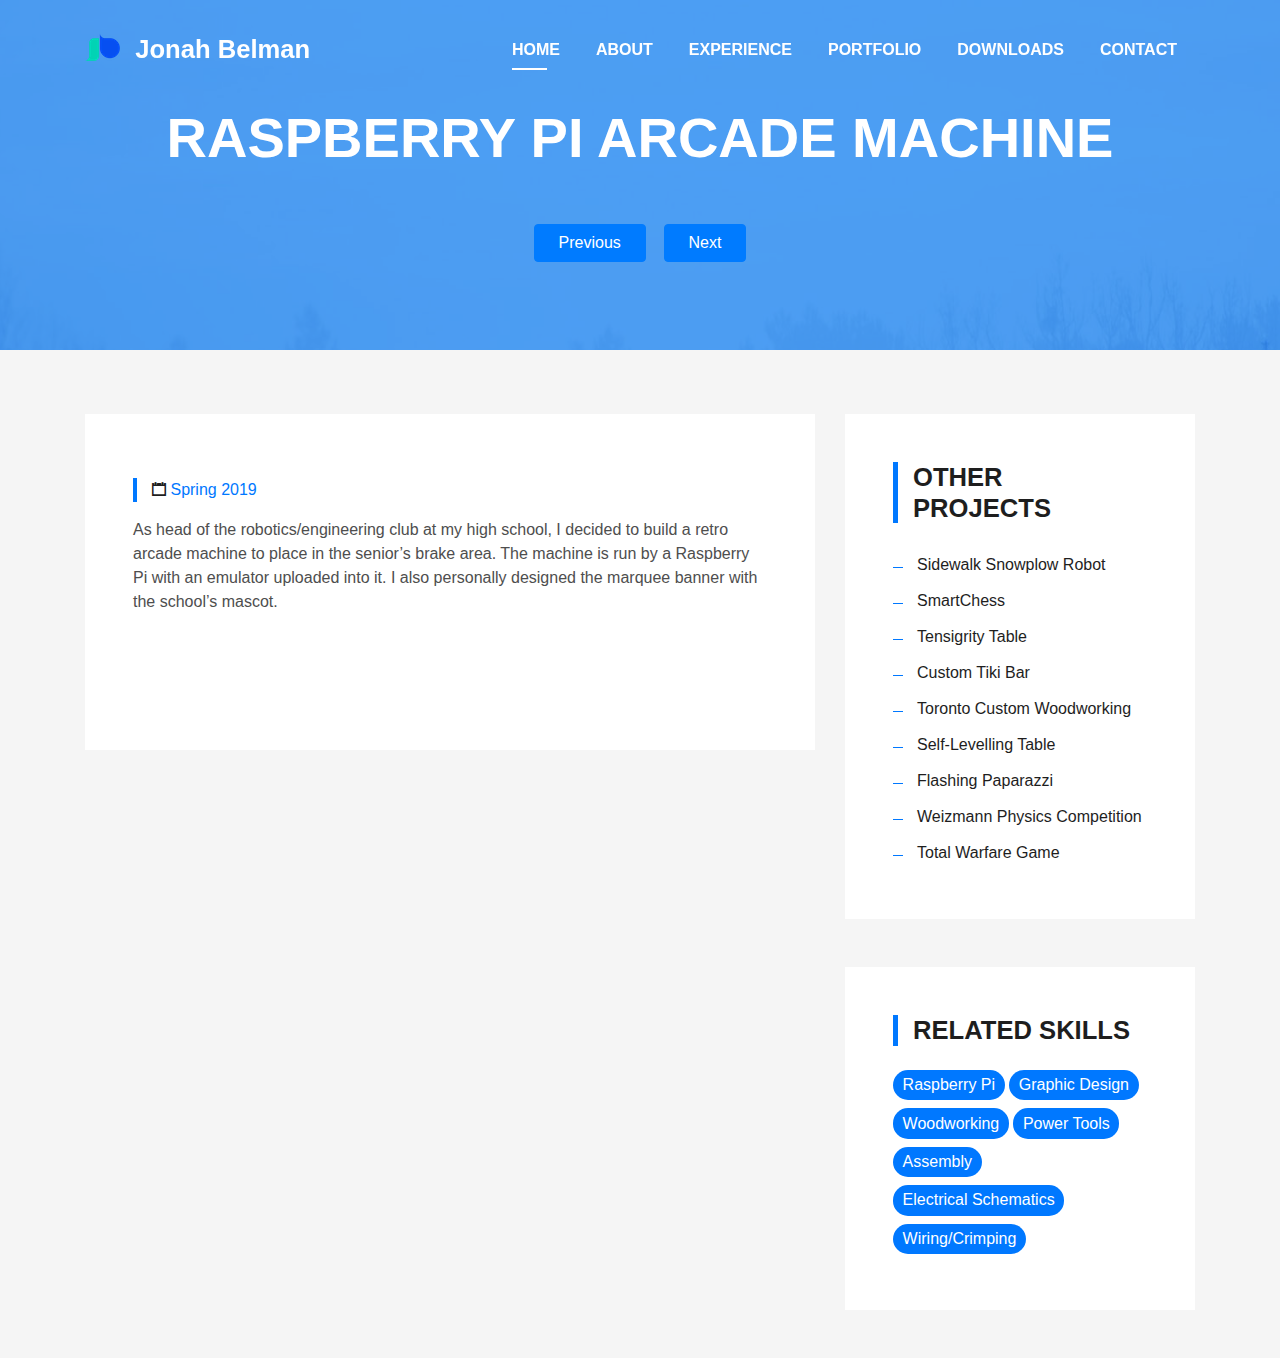
==== arcade.html @ a952de85 "Add files via upload" ====
<!DOCTYPE html>
<html lang="en">
<head>
  <meta charset="utf-8">
  <title>Arcade Machine</title>
  <meta content="width=device-width, initial-scale=1.0" name="viewport">
  <meta content="" name="keywords">
  <meta content="" name="description">

  <!-- Favicons -->
  <link href="img/logo1.png" rel="icon">
  <link href="img/apple-touch-icon.png" rel="apple-touch-icon">

  <!-- Bootstrap CSS File -->
  <link href="lib/bootstrap/css/bootstrap.min.css" rel="stylesheet">

  <!-- Libraries CSS Files -->
  <link href="lib/font-awesome/css/font-awesome.min.css" rel="stylesheet">
  <link href="lib/animate/animate.min.css" rel="stylesheet">
  <link href="lib/ionicons/css/ionicons.min.css" rel="stylesheet">
  <link href="lib/owlcarousel/assets/owl.carousel.min.css" rel="stylesheet">
  <link href="lib/lightbox/css/lightbox.min.css" rel="stylesheet">

  <!-- Main Stylesheet File -->
  <link href="css/style.css" rel="stylesheet">

  
</head>

<body>
  <!--/ Nav Star /-->
  <nav class="navbar navbar-b navbar-trans navbar-expand-md fixed-top" id="mainNav">
    <div class="container">
    
      <a class="navbar-brand js-scroll" href="#page-top"><img src="img/logo.png" alt="Jonah Belman">&nbsp Jonah Belman</a>
      <button class="navbar-toggler collapsed" type="button" data-toggle="collapse" data-target="#navbarDefault"
        aria-controls="navbarDefault" aria-expanded="false" aria-label="Toggle navigation">
        <span></span>
        <span></span>
        <span></span>
      </button>
      <div class="navbar-collapse collapse justify-content-end" id="navbarDefault">
        <ul class="navbar-nav">
          <li class="nav-item">
            <a class="nav-link js-scroll active" href="index.html">Home</a>
          </li>
          <li class="nav-item">
            <a class="nav-link js-scroll" href="index.html#about">About</a>
          </li>
          <li class="nav-item">
            <a class="nav-link js-scroll" href="index.html#service">Experience</a>
          </li>
          <li class="nav-item">
            <a class="nav-link js-scroll" href="index.html#work">Portfolio</a>
          </li>
          <li class="nav-item">
            <a class="nav-link js-scroll" href="index.html#blog">Downloads</a>
          </li>
          <li class="nav-item">
            <a class="nav-link js-scroll" href="index.html#contact">Contact</a>
          </li>
        </ul>
      </div>
    </div>
  </nav>
  <!--/ Nav End /-->
  <!--/ Nav End /-->

  <!--/ Intro Skew Star /-->
  <div class="intro intro-single route bg-image" style="background-image: url(img/overlay-bg.jpg)">
    <div class="overlay-mf"></div>
    <div class="intro-content display-table">
      <div class="table-cell">
        <div class="container">
          <h2 class="intro-title mb-4">Raspberry Pi Arcade Machine</h2>
          <ol class="breadcrumb d-flex justify-content-center">
<!--             <li class="breadcrumb-item"> -->
            <p class="pt-3"><a class="btn btn-primary btn js-scroll px-4" href="level.html" role="button">Previous</a></p>
            <p>&nbsp&nbsp&nbsp&nbsp</p>
            <p class="pt-3"><a class="btn btn-primary btn js-scroll px-4" href="paparazzi.html" role="button">Next</a></p>
<!--               <a href="#">Home</a> -->
<!--             </li> -->
<!--             <li class="breadcrumb-item"> -->
<!--               <a href="#">Library</a> -->
<!--             </li> -->
<!--             <li class="breadcrumb-item active">Data</li> -->
          </ol>
        </div>
      </div>
    </div>
  </div>
  <!--/ Intro Skew End /-->

  <!--/ Section Blog-Single Star /-->
  <section class="blog-wrapper sect-pt4" id="blog">
    <div class="container">
      <div class="row">
        <div class="col-md-8">
          <div class="post-box">
            
            <div class="post-meta">
<!--               <h1 class="article-title">Sidewalk Snowplow Robot</h1> -->
              <ul>
                <li>
                  <span class="ion-calendar"></span>
                  <a href="#">Spring 2019</a>
                </li>
<!--                 <li> -->
<!--                   <span class="ion-pricetag"></span> -->
<!--                   <a href="#">Web Design</a> -->
<!--                 </li> -->
<!--                 <li> -->
<!--                   <span class="ion-chatbox"></span> -->
<!--                   <a href="#">14</a> -->
<!--                 </li> -->
              </ul>
            </div>
            <div class="article-content">
              <p>
As head of the robotics/engineering club at my high school, I decided to build a retro arcade machine to place in the senior’s brake area. The machine is run by a Raspberry Pi with an emulator uploaded into it. I also personally designed the marquee banner with the school’s mascot.
              </p>
            </div>
            <div class="post-thumb">
              <img src="img/arcade/arcade1.png" class="img-fluid" alt="">
            </div>
            <div class="post-thumb">
              <img src="img/arcade/arcade2.png" class="img-fluid" alt="">
            </div>
            <div class="post-thumb">
              <img src="img/arcade/arcade3.png" class="img-fluid" alt="">
            </div>
          </div>
          
<!--           <div class="form-comments"> -->
<!--             <div class="title-box-2"> -->
<!--               <h3 class="title-left"> -->
<!--                 Leave a Reply -->
<!--               </h3> -->
<!--             </div> -->
<!--             <form class="form-mf"> -->
<!--               <div class="row"> -->
<!--                 <div class="col-md-6 mb-3"> -->
<!--                   <div class="form-group"> -->
<!--                     <input type="text" class="form-control input-mf" id="inputName" placeholder="Name *" required> -->
<!--                   </div> -->
<!--                 </div> -->
<!--                 <div class="col-md-6 mb-3"> -->
<!--                   <div class="form-group"> -->
<!--                     <input type="email" class="form-control input-mf" id="inputEmail1" placeholder="Email *" required> -->
<!--                   </div> -->
<!--                 </div> -->
<!--                 <div class="col-md-12 mb-3"> -->
<!--                   <div class="form-group"> -->
<!--                     <input type="url" class="form-control input-mf" id="inputUrl" placeholder="Website"> -->
<!--                   </div> -->
<!--                 </div> -->
<!--                 <div class="col-md-12 mb-3"> -->
<!--                   <div class="form-group"> -->
<!--                     <textarea id="textMessage" class="form-control input-mf" placeholder="Comment *" name="message" -->
<!--                       cols="45" rows="8" required></textarea> -->
<!--                   </div> -->
<!--                 </div> -->
<!--                 <div class="col-md-12"> -->
<!--                   <button type="submit" class="button button-a button-big button-rouded">Send Message</button> -->
<!--                 </div> -->
<!--               </div> -->
<!--             </form> -->
<!--           </div> -->
        </div>
        <div class="col-md-4">
          
          <div class="widget-sidebar">
            <h5 class="sidebar-title">Other Projects</h5>
            <div class="sidebar-content">
              <ul class="list-sidebar">
              <li>
                <a href="snowplow-robot.html">Sidewalk Snowplow Robot</a>
              </li>
                <li>
                  <a href="smartchess.html">SmartChess</a>
                </li>
                
                <li>
                  <a href="tensegrity.html">Tensigrity Table</a>
                </li>
                <li>
                  <a href="tiki.html">Custom Tiki Bar</a>
                </li>
                <li>
                  <a href="tcw.html">Toronto Custom Woodworking</a>
                </li>
                <li>
                  <a href="level.html">Self-Levelling Table</a>
                </li>
          
                <li>
                  <a href="paparazzi.html">Flashing Paparazzi</a>
                </li>
                <li>
                  <a href="weizmann.html">Weizmann Physics Competition</a>
                </li>
                <li>
                  <a href="total-warfare.html">Total Warfare Game</a>
                </li>
              </ul>
            </div>
          </div>
          <div class="widget-sidebar widget-tags">
            <h5 class="sidebar-title">Related Skills</h5>
            <div class="sidebar-content">
              <ul>
                <li>
                  <a href="#">Raspberry Pi</a>
                </li>
                <li>
                  <a href="#">Graphic Design</a>
                </li>
                <li>
                  <a href="#">Woodworking</a>
                </li>
                <li>
                  <a href="#">Power Tools</a>
                </li>
                <li>
                  <a href="#">Assembly</a>
                </li>
                <li>
                  <a href="#">Electrical Schematics</a>
                </li>
                <li>
                  <a href="#">Wiring/Crimping</a>
                </li>
              </ul>
            </div>
          </div>
        </div>
      </div>
    </div>
  </section>
  <!--/ Section Blog-Single End /-->

  <!--/ Section Contact-Footer Star /-->
<!--   <section class="paralax-mf footer-paralax bg-image sect-mt4 route" style="background-image: url(img/overlay-bg.jpg)"> -->
<!--     <div class="overlay-mf"></div> -->
<!--     <footer> -->
<!--       <div class="container"> -->
<!--         <div class="row"> -->
<!--           <div class="col-sm-12"> -->
<!--             <div class="copyright-box"> -->
<!--               <p class="copyright">&copy; Copyright <strong>DevFolio</strong>. All Rights Reserved</p> -->
<!--               <div class="credits"> -->
<!--                  -->
<!--                   All the links in the footer should remain intact. -->
<!--                   You can delete the links only if you purchased the pro version. -->
<!--                   Licensing information: https://bootstrapmade.com/license/ -->
<!--                   Purchase the pro version with working PHP/AJAX contact form: https://bootstrapmade.com/buy/?theme=DevFolio -->
<!--                 --> 
<!--                 Designed by <a href="https://bootstrapmade.com/">BootstrapMade</a> -->
<!--               </div> -->
<!--             </div> -->
<!--           </div> -->
<!--         </div> -->
<!--       </div> -->
<!--     </footer> -->
<!--   </section> -->
  <!--/ Section Contact-footer End /-->

  <a href="#" class="back-to-top"><i class="fa fa-chevron-up"></i></a>
  <div id="preloader"></div>

  <!-- JavaScript Libraries -->
  <script src="lib/jquery/jquery.min.js"></script>
  <script src="lib/jquery/jquery-migrate.min.js"></script>
  <script src="lib/popper/popper.min.js"></script>
  <script src="lib/bootstrap/js/bootstrap.min.js"></script>
  <script src="lib/easing/easing.min.js"></script>
  <script src="lib/counterup/jquery.waypoints.min.js"></script>
  <script src="lib/counterup/jquery.counterup.js"></script>
  <script src="lib/owlcarousel/owl.carousel.min.js"></script>
  <script src="lib/lightbox/js/lightbox.min.js"></script>
  <script src="lib/typed/typed.min.js"></script>
  <!-- Contact Form JavaScript File -->
  <script src="contactform/contactform.js"></script>

  <!-- Template Main Javascript File -->
  <script src="js/main.js"></script>

</body>
</html>
---- css/style.css ----
/*
  Theme Name: DevFolio
  Theme URL: https://bootstrapmade.com/devfolio-bootstrap-portfolio-html-template/
  Author: BootstrapMade.com
  License: https://bootstrapmade.com/license/
*/

/*======================================
//--//-->   STYLES GENERALES
======================================*/

body {
  background-color: #f5f5f5;
  color: #4e4e4e;
}

h1,
h2,
h3,
h4,
h5,
h6 {
  color: #1e1e1e;
}

a {
  color: #1e1e1e;
  transition: all 0.5s ease-in-out;
}

a:hover {
  color: #0078ff;
  text-decoration: none;
  transition: all 0.5s ease-in-out;
}

.p-r {
  position: relative;
}

.color-a {
  color: #0078ff;
}

.color-d {
  color: #f5f5f5;
}

.color-text-a {
  color: #4e4e4e;
}

.box-shadow,
.paralax-mf,
.service-box,
.work-box,
.card-blog {
  box-shadow: 0 13px 8px -10px rgba(0, 0, 0, 0.1);
}

.box-shadow-a,
.button:hover {
  box-shadow: 0 0 0 4px #cde1f8;
}

.display-5 {
  font-size: 2.5rem;
  font-weight: 300;
  line-height: 1.1;
}

.display-6 {
  font-size: 2rem;
  font-weight: 300;
  line-height: 1.1;
}

.avatar {
  width: 32px;
  height: 32px;
  margin-right: 4px;
  overflow: hidden;
}

.bg-image {
  background-repeat: no-repeat;
  background-attachment: fixed;
  background-size: cover;
  background-position: center center;
}

.overlay-mf {
  background-color: #0078ff;
}

.overlay-mf {
  position: absolute;
  top: 0;
  left: 0px;
  padding: 0;
  height: 100%;
  width: 100%;
  opacity: .7;
}

.paralax-mf {
  position: relative;
  padding: 8rem 0;
}

.display-table {
  width: 100%;
  height: 100%;
  display: table;
}

.table-cell {
  display: table-cell;
  vertical-align: middle;
}

/*--/ Sections /--*/

.sect-4 {
  padding: 4rem 0;
}

.sect-pt4 {
  padding-top: 4rem;
}

.sect-mt4 {
  margin-top: 4rem;
}

/*--/ Title s /--*/

.title-s {
  font-weight: 600;
  color: #1e1e1e;
  font-size: 1.1rem;
}

/*--/ Title A /--*/

.title-box {
  margin-bottom: 4rem;
}

.title-a {
  font-size: 3rem;
  font-weight: bold;
  text-transform: uppercase;
}

.subtitle-a {
  color: #4e4e4e;
}

.line-mf {
  width: 40px;
  height: 5px;
  background-color: #0078ff;
  margin: 0 auto;
}

/*--/ Title Left /--*/

.title-box-2 {
  margin-bottom: 3rem;
}

.title-left {
  font-size: 2rem;
  position: relative;
}

.title-left:before {
  content: '';
  position: absolute;
  height: 3px;
  background-color: #0078ff;
  width: 100px;
  bottom: -12px;
}

/*------/ Box /------*/

.box-pl2 {
  padding-left: 2rem;
}

.box-shadow-full {
  padding: 3rem 1.25rem;
  position: relative;
  background-color: #fff;
  margin-bottom: 3rem;
  z-index: 2;
  box-shadow: 0 1px 1px 0 rgba(0, 0, 0, 0.06), 0 2px 5px 0 rgba(0, 0, 0, 0.2);
}

/*------/ Socials /------*/

.socials {
  padding: 1.5rem 0;
}

.socials ul li {
  display: inline-block;
}

.socials .ico-circle {
  height: 40px;
  width: 40px;
  font-size: 1.7rem;
  border-radius: 50%;
  line-height: 1.4;
  margin: 0 15px 0 0;
  box-shadow: 0 0 0 3px #0078ff;
  transition: all 500ms ease;
}

.socials .ico-circle:hover {
  background-color: #0078ff;
  color: #fff;
  box-shadow: 0 0 0 3px #cde1f8;
  transition: all 500ms ease;
}

/*------/ Ul resect /------*/

.ul-resect,
.socials ul,
.list-ico,
.blog-wrapper .post-meta ul,
.box-comments .list-comments,
.widget-sidebar .list-sidebar,
.widget-tags ul {
  list-style: none;
  padding-left: 0;
  margin-bottom: 0;
}

.list-ico {
  line-height: 2;
}

.list-ico span {
  color: #0078ff;
  margin-right: 10px;
}

/*------/ Ico Circle /------*/

.ico-circle {
  height: 100px;
  width: 100px;
  font-size: 2rem;
  border-radius: 50%;
  line-height: 1.55;
  margin: 0 auto;
  text-align: center;
  box-shadow: 0 0 0 10px #0078ff;
  display: block;
}

/*------/ Owl Carousel /------*/

.owl-theme .owl-dots {
  text-align: center;
  margin-top: 18px;
}

.owl-theme .owl-dots .owl-dot {
  display: inline-block;
}

.owl-theme .owl-dots .owl-dot span {
  width: 18px;
  height: 7px;
  margin: 5px 5px;
  background: #cde1f8;
  border: 0px solid #cde1f8;
  display: block;
  transition: all 0.6s ease-in-out;
  cursor: pointer;
}

.owl-theme .owl-dots .owl-dot:hover span {
  background-color: #cde1f8;
}

.owl-theme .owl-dots .owl-dot.active span {
  background-color: #1B1B1B;
  width: 25px;
}

/*--/ Scrolltop s /--*/

.scrolltop-mf {
  position: relative;
  display: none;
}

.scrolltop-mf span {
  z-index: 999;
  position: fixed;
  width: 42px;
  height: 42px;
  background-color: #0078ff;
  opacity: .7;
  font-size: 1.6rem;
  line-height: 1.5;
  text-align: center;
  color: #fff;
  top: auto;
  left: auto;
  right: 30px;
  bottom: 50px;
  cursor: pointer;
  border-radius: 50%;
}

/* Back to top button */

.back-to-top {
  position: fixed;
  display: none;
  background: #0078ff;
  color: #fff;
  width: 44px;
  height: 44px;
  text-align: center;
  line-height: 1;
  font-size: 16px;
  border-radius: 50%;
  right: 15px;
  bottom: 15px;
  transition: background 0.5s;
  z-index: 11;
}

.back-to-top i {
  padding-top: 12px;
  color: #fff;
}

/* Prelaoder */

#preloader {
  position: fixed;
  top: 0;
  left: 0;
  right: 0;
  bottom: 0;
  z-index: 9999;
  overflow: hidden;
  background: #fff;
}

#preloader:before {
  content: "";
  position: fixed;
  top: calc(50% - 30px);
  left: calc(50% - 30px);
  border: 6px solid #f2f2f2;
  border-top: 6px solid #0078ff;
  border-radius: 50%;
  width: 60px;
  height: 60px;
  -webkit-animation: animate-preloader 1s linear infinite;
  animation: animate-preloader 1s linear infinite;
}

@-webkit-keyframes animate-preloader {
  0% {
    -webkit-transform: rotate(0deg);
    transform: rotate(0deg);
  }

  100% {
    -webkit-transform: rotate(360deg);
    transform: rotate(360deg);
  }
}

@keyframes animate-preloader {
  0% {
    -webkit-transform: rotate(0deg);
    transform: rotate(0deg);
  }

  100% {
    -webkit-transform: rotate(360deg);
    transform: rotate(360deg);
  }
}

/*======================================
//--//-->   NAVBAR
======================================*/

.navbar-b {
  transition: all .5s ease-in-out;
  background-color: transparent;
  padding-top: 1.563rem;
  padding-bottom: 1.563rem;
}

.navbar-b.navbar-reduce {
  box-shadow: 0px 6px 9px 0px rgba(0, 0, 0, 0.06);
}

.navbar-b.navbar-trans .nav-item,
.navbar-b.navbar-reduce .nav-item {
  position: relative;
  padding-right: 10px;
  padding-left: 0;
}

.navbar-b.navbar-trans .nav-link,
.navbar-b.navbar-reduce .nav-link {
  color: #fff;
  text-transform: uppercase;
  font-weight: 600;
}

.navbar-b.navbar-trans .nav-link:before,
.navbar-b.navbar-reduce .nav-link:before {
  content: '';
  position: absolute;
  margin-left: 0px;
  width: 0%;
  bottom: 0;
  left: 0;
  height: 2px;
  transition: all 500ms ease;
}

.navbar-b.navbar-trans .nav-link:hover,
.navbar-b.navbar-reduce .nav-link:hover {
  color: #1B1B1B;
}

.navbar-b.navbar-trans .nav-link:hover:before,
.navbar-b.navbar-reduce .nav-link:hover:before {
  width: 35px;
}

.navbar-b.navbar-trans .show > .nav-link:before,
.navbar-b.navbar-trans .active > .nav-link:before,
.navbar-b.navbar-trans .nav-link.show:before,
.navbar-b.navbar-trans .nav-link.active:before,
.navbar-b.navbar-reduce .show > .nav-link:before,
.navbar-b.navbar-reduce .active > .nav-link:before,
.navbar-b.navbar-reduce .nav-link.show:before,
.navbar-b.navbar-reduce .nav-link.active:before {
  width: 35px;
}

.navbar-b.navbar-trans .nav-link:before {
  background-color: #fff;
}

.navbar-b.navbar-trans .nav-link:hover {
  color: #fff;
}

.navbar-b.navbar-trans .show > .nav-link,
.navbar-b.navbar-trans .active > .nav-link,
.navbar-b.navbar-trans .nav-link.show,
.navbar-b.navbar-trans .nav-link.active {
  color: #fff;
}

.navbar-b.navbar-reduce {
  transition: all .5s ease-in-out;
  background-color: #fff;
  padding-top: 15px;
  padding-bottom: 15px;
}

.navbar-b.navbar-reduce .nav-link {
  color: #0078ff;
}

.navbar-b.navbar-reduce .nav-link:before {
  background-color: #0078ff;
}

.navbar-b.navbar-reduce .nav-link:hover {
  color: #0078ff;
}

.navbar-b.navbar-reduce .show > .nav-link,
.navbar-b.navbar-reduce .active > .nav-link,
.navbar-b.navbar-reduce .nav-link.show,
.navbar-b.navbar-reduce .nav-link.active {
  color: #0078ff;
}

.navbar-b.navbar-reduce .navbar-brand {
  color: #0078ff;
}

.navbar-b.navbar-reduce .navbar-toggler span {
  background-color: #1B1B1B;
}

.navbar-b .navbar-brand {
  color: #fff;
  font-size: 1.6rem;
  font-weight: 600;
}

.navbar-b .navbar-nav .dropdown-item.show .dropdown-menu,
.navbar-b .dropdown.show .dropdown-menu,
.navbar-b .dropdown-btn.show .dropdown-menu {
  -webkit-transform: translate3d(0px, 0px, 0px);
  transform: translate3d(0px, 0px, 0px);
  visibility: visible !important;
}

.navbar-b .dropdown-menu {
  margin: 1.12rem 0 0;
  border-radius: 0;
}

.navbar-b .dropdown-menu .dropdown-item {
  padding: .7rem 1.7rem;
  transition: all 500ms ease;
}

.navbar-b .dropdown-menu .dropdown-item:hover {
  background-color: #0078ff;
  color: #fff;
  transition: all 500ms ease;
}

.navbar-b .dropdown-menu .dropdown-item.active {
  background-color: #0078ff;
}

/*--/ Hamburger Navbar /--*/

.navbar-toggler {
  position: relative;
}

.navbar-toggler:focus,
.navbar-toggler:active {
  outline: 0;
}

.navbar-toggler span {
  display: block;
  background-color: #fff;
  height: 3px;
  width: 25px;
  margin-top: 4px;
  margin-bottom: 4px;
  -webkit-transform: rotate(0deg);
  transform: rotate(0deg);
  left: 0;
  opacity: 1;
}

.navbar-toggler span:nth-child(1),
.navbar-toggler span:nth-child(3) {
  transition: -webkit-transform .35s ease-in-out;
  transition: transform .35s ease-in-out;
  transition: transform .35s ease-in-out, -webkit-transform .35s ease-in-out;
}

.navbar-toggler:not(.collapsed) span:nth-child(1) {
  position: absolute;
  left: 12px;
  top: 10px;
  -webkit-transform: rotate(135deg);
  transform: rotate(135deg);
  opacity: 0.9;
}

.navbar-toggler:not(.collapsed) span:nth-child(2) {
  height: 12px;
  visibility: hidden;
  background-color: transparent;
}

.navbar-toggler:not(.collapsed) span:nth-child(3) {
  position: absolute;
  left: 12px;
  top: 10px;
  -webkit-transform: rotate(-135deg);
  transform: rotate(-135deg);
  opacity: 0.9;
}

/*======================================
//--//-->   INTRO
======================================*/

.intro {
  height: 100vh;
  position: relative;
  color: #fff;
}

.intro .intro-content {
  text-align: center;
  position: absolute;
}

.intro .overlay-itro {
  background-color: rgba(0, 0, 0, 0.6);
  position: absolute;
  top: 0;
  left: 0px;
  padding: 0;
  height: 100%;
  width: 100%;
  opacity: .9;
}

.intro .intro-title {
  color: #fff;
  font-weight: 600;
  font-size: 3rem;
}

.intro .intro-subtitle {
  font-size: 1.5rem;
  font-weight: 300;
}

.intro .text-slider-items {
  display: none;
}

.intro-single {
  height: 350px;
}

.intro-single .intro-content {
  margin-top: 30px;
}

.intro-single .intro-title {
  text-transform: uppercase;
  font-size: 3rem;
}

.intro-single .breadcrumb {
  background-color: transparent;
  color: #0078ff;
}

.intro-single .breadcrumb .breadcrumb-item:before {
  color: #cde1f8;
}

.intro-single .breadcrumb .breadcrumb-item.active {
  color: #cde1f8;
}

.intro-single .breadcrumb a {
  color: #fff;
}

/*======================================
//--//-->   ABOUT
======================================*/

.about-mf .box-shadow-full {
  padding-top: 4rem;
  padding-bottom: 4rem;
}

.about-mf .about-img {
  margin-bottom: 2rem;
}

.about-mf .about-img img {
  margin-left: 10px;
}

.skill-mf span {
  color: #4e4e4e;
}

.skill-mf .progress {
  background-color: #cde1f8;
  margin: .5rem 0 1.2rem 0;
  border-radius: 0;
  height: .7rem;
}

.skill-mf .progress .progress-bar {
  height: .7rem;
  background-color: #0078ff;
}

/*======================================
//--//-->   SERVICES
======================================*/

.service-box {
  background-color: #fff;
  padding: 2.5rem 1.3rem;
  border-radius: 1rem;
  margin-bottom: 3rem;
}

.service-box:hover .ico-circle {
  transition: all 500ms ease;
  color: #fff;
  background-color: #0078ff;
  box-shadow: 0 0 0 10px #cde1f8;
}

.service-box .service-ico {
  margin-bottom: 1rem;
  color: #1e1e1e;
}

.service-box .ico-circle {
  transition: all 500ms ease;
  font-size: 4rem;
}

.service-box .s-title {
  font-size: 1.4rem;
  text-transform: uppercase;
  text-align: center;
  padding: .4rem 0;
}

.service-box .s-description {
  color: #4e4e4e;
}

/*======================================
//--//-->   COUNTER
======================================*/

.counter-box {
  color: #fff;
  text-align: center;
}

.counter-ico {
  margin-bottom: 1rem;
}

.counter-ico .ico-circle {
  height: 60px;
  width: 60px;
  line-height: 1.8;
  box-shadow: 0 0 0 10px #cde1f8;
}

.counter-num .counter {
  font-size: 2rem;
  margin-bottom: 0;
}

/*======================================
//--//-->   PORTFOLIO
======================================*/

.work-box {
  margin-bottom: 3rem;
  -webkit-backface-visibility: hidden;
  backface-visibility: hidden;
  background-color: #fff;
}

.work-box:hover img {
  -webkit-transform: scale(1.3);
  transform: scale(1.3);
}

.work-img {
  display: block;
  overflow: hidden;
}

.work-img img {
  transition: all 1s;
}

.work-content {
  padding: 2rem 3% 1rem 4%;
}

.work-content .w-more {
  color: #4e4e4e;
  font-size: .8rem;
}

.work-content .w-more .w-ctegory {
  color: #0078ff;
}

.work-content .w-like {
  font-size: 2.5rem;
  color: #0078ff;
  float: right;
}

.work-content .w-like a {
  color: #0078ff;
}

.work-content .w-like .num-like {
  font-size: .7rem;
}

.w-title {
  font-size: 1.2rem;
}

/*======================================
//--//-->   TESTIMONIALS
======================================*/

.testimonials .owl-carousel .owl-item img {
  width: auto;
}

.testimonial-box {
  color: #fff;
  text-align: center;
}

.testimonial-box .author-test {
  margin-top: 1rem;
}

.testimonial-box .author-test img {
  margin: 0 auto;
}

.testimonial-box .author {
  color: #fff;
  text-transform: uppercase;
  font-weight: 600;
  margin: 1rem 0;
  display: block;
  font-size: 1.4rem;
}

.testimonial-box .comit {
  font-size: 2rem;
  color: #0078ff;
  background-color: #fff;
  width: 52px;
  height: 52px;
  display: block;
  margin: 0 auto;
  border-radius: 50%;
  line-height: 1.6;
}

/*======================================
//--//-->   BLOG
======================================*/

.card-blog .card-body {
  position: relative;
}

.card-blog .card-category-box {
  position: absolute;
  text-align: center;
  top: -16px;
  left: 15px;
  right: 15px;
  line-height: 25px;
  overflow: hidden;
}

.card-blog .card-category {
  display: inline-block;
  color: #fff;
  padding: 0 15px 5px;
  overflow: hidden;
  background-color: #0078ff;
  border-radius: 4px;
}

.card-blog .card-category .category {
  color: #fff;
  display: inline-block;
  text-transform: uppercase;
  font-size: .7rem;
  letter-spacing: .1px;
  margin-bottom: 0;
}

.card-blog .card-title {
  font-size: 1.3rem;
  margin-top: .6rem;
}

.card-blog .card-description {
  color: #4e4e4e;
}

.card-blog .post-author {
  display: inline-block;
}

.card-blog .post-date {
  color: #4e4e4e;
  display: inline-block;
  float: right;
}

/*======================================
//--//-->   BLOG-SINGLE
======================================*/

.post-box,
.form-comments,
.box-comments,
.widget-sidebar {
  padding: 2rem;
  background-color: #fff;
  margin-bottom: 3rem;
}

.blog-wrapper .article-title {
  font-size: 1.5rem;
}

.blog-wrapper .post-meta {
  margin: 1rem 0;
}

.blog-wrapper .post-meta ul {
  border-left: 4px solid #0078ff;
  margin-top: 1rem;
}

.blog-wrapper .post-meta ul li {
  display: inline-block;
  margin-left: 15px;
}

.blog-wrapper .post-meta ul a {
  color: #0078ff;
}

.blog-wrapper .post-meta ul span {
  color: #1e1e1e;
}

.blog-wrapper .blockquote {
  border-left: 4px solid #0078ff;
  padding: 18px;
  font-style: italic;
}

/*------/ Comments /------*/

.box-comments .list-comments li {
  padding-bottom: 40px;
}

.box-comments .list-comments .comment-avatar {
  display: table-cell;
  vertical-align: top;
}

.box-comments .list-comments .comment-avatar img {
  width: 80px;
  height: 80px;
}

.box-comments .list-comments .comment-author {
  font-size: 1.3rem;
}

.box-comments .list-comments .comment-details {
  display: table-cell;
  vertical-align: top;
  padding-left: 25px;
}

.box-comments .list-comments a {
  color: #0078ff;
}

.box-comments .list-comments span {
  color: #1e1e1e;
  font-style: italic;
}

.box-comments .comment-children {
  margin-left: 40px;
}

/*------/ Sidebar /------*/

.widget-sidebar .sidebar-title {
  font-size: 1.6rem;
  font-weight: 600;
  border-left: 5px solid #0078ff;
  padding-left: 15px;
  text-transform: uppercase;
  margin-bottom: 1.5rem;
}

.widget-sidebar .list-sidebar li {
  position: relative;
  padding: 6px 0 6px 24px;
}

.widget-sidebar .list-sidebar li:before {
  position: absolute;
  content: "";
  width: 10px;
  height: 1px;
  left: 0;
  background-color: #0078ff;
  top: 20px;
}

.sidebar-search input {
  background-color: #fff;
  border-radius: 0;
  transition: all 0.5s ease-in-out;
}

.sidebar-search .btn-search {
  background-color: #0078ff;
  border-color: #0078ff;
  border-radius: 0;
  padding-left: 20px;
  padding-right: 20px;
}

.widget-tags ul li {
  display: inline-block;
  background-color: #0078ff;
  padding: .2rem .6rem;
  margin-bottom: .5rem;
  border-radius: 15px;
}

.widget-tags ul li a {
  color: #fff;
}

/*======================================
//--//-->   CONTACT
======================================*/

.footer-paralax {
  padding: 4rem 0 0 0;
}

.contact-mf {
  margin-top: 4rem;
}

/*======================================
//--//-->   FOOTER
======================================*/

footer {
  text-align: center;
  color: #fff;
  padding-bottom: 4rem;
}

footer .copyright {
  margin-bottom: .3rem;
}

footer .credits {
  margin-bottom: 0;
}

footer .credits a {
  color: #fff;
}

/*======================================
//--//-->   CONtaCT FORM
======================================*/

#sendmessage {
  color: #0078ff;
  border: 1px solid #0078ff;
  display: none;
  text-align: center;
  padding: 15px;
  font-weight: 600;
  margin-bottom: 15px;
}

#errormessage {
  color: red;
  display: none;
  border: 1px solid red;
  text-align: center;
  padding: 15px;
  font-weight: 600;
  margin-bottom: 15px;
}

#sendmessage.show,
#errormessage.show,
.show {
  display: block;
}

.validation {
  color: red;
  display: none;
  margin: 0 0 20px;
  font-weight: 400;
  font-size: 13px;
}

/*======================================
//--//-->   BUTTON
======================================*/

.button {
  display: inline-block;
  padding: .3rem .6rem;
  text-align: center;
  vertical-align: middle;
  -webkit-user-select: none;
  -moz-user-select: none;
  -ms-user-select: none;
  user-select: none;
  font-size: 1rem;
  border-radius: .3rem;
  border: 1px solid transparent;
  transition: all 500ms ease;
  cursor: pointer;
}

.button:focus {
  outline: 0;
}

.button:hover {
  background-color: #0062d3;
  color: #fff;
  transition: all 500ms ease;
}

.button-a {
  background-color: #0078ff;
  color: #fff;
  border-color: #cde1f8;
}

.button-big {
  padding: .9rem 2.3rem;
  font-size: 1.2rem;
}

.button-rouded {
  border-radius: 5rem;
}

.btn-lg {
  padding: .5rem 1rem;
  font-size: 1.25rem;
  line-height: 1.5;
  border-radius: .3rem;
}

@media (min-width: 577px) {
  .counter-box {
    margin-bottom: 1.8rem;
  }
}

@media (min-width: 767px) {
  .about-mf .box-pl2 {
    margin-top: 3rem;
    padding-left: 0rem;
  }

  .card-blog {
    margin-bottom: 3rem;
  }

  .contact-mf .box-pl2 {
    margin-top: 3rem;
    padding-left: 0rem;
  }
}

@media (min-width: 768px) {
  .box-shadow-full {
    padding: 3rem;
  }

  .navbar-b.navbar-trans .nav-item,
  .navbar-b.navbar-reduce .nav-item {
    padding-left: 10px;
  }

  .navbar-b.navbar-trans .nav-link:before,
  .navbar-b.navbar-reduce .nav-link:before {
    margin-left: 18px;
  }

  .intro .intro-title {
    font-size: 4.5rem;
  }

  .intro .intro-subtitle {
    font-size: 2.5rem;
  }

  .intro-single .intro-title {
    font-size: 3.5rem;
  }

  .testimonial-box .description {
    padding: 0 5rem;
  }

  .post-box,
  .form-comments,
  .box-comments,
  .widget-sidebar {
    padding: 3rem;
  }

  .blog-wrapper .article-title {
    font-size: 1.9rem;
  }

  .box-comments .list-comments .comment-author {
    font-size: 1.5rem;
  }
}

@media (min-width: 992px) {
  .testimonial-box .description {
    padding: 0 8rem;
  }
}

@media (min-width: 1200px) {
  .testimonial-box .description {
    padding: 0 13rem;
  }
}

@media (max-width: 1024px) {
  .bg-image {
    background-attachment: scroll;
  }
}

@media (max-width: 768px) {
  .back-to-top {
    bottom: 15px;
  }
}
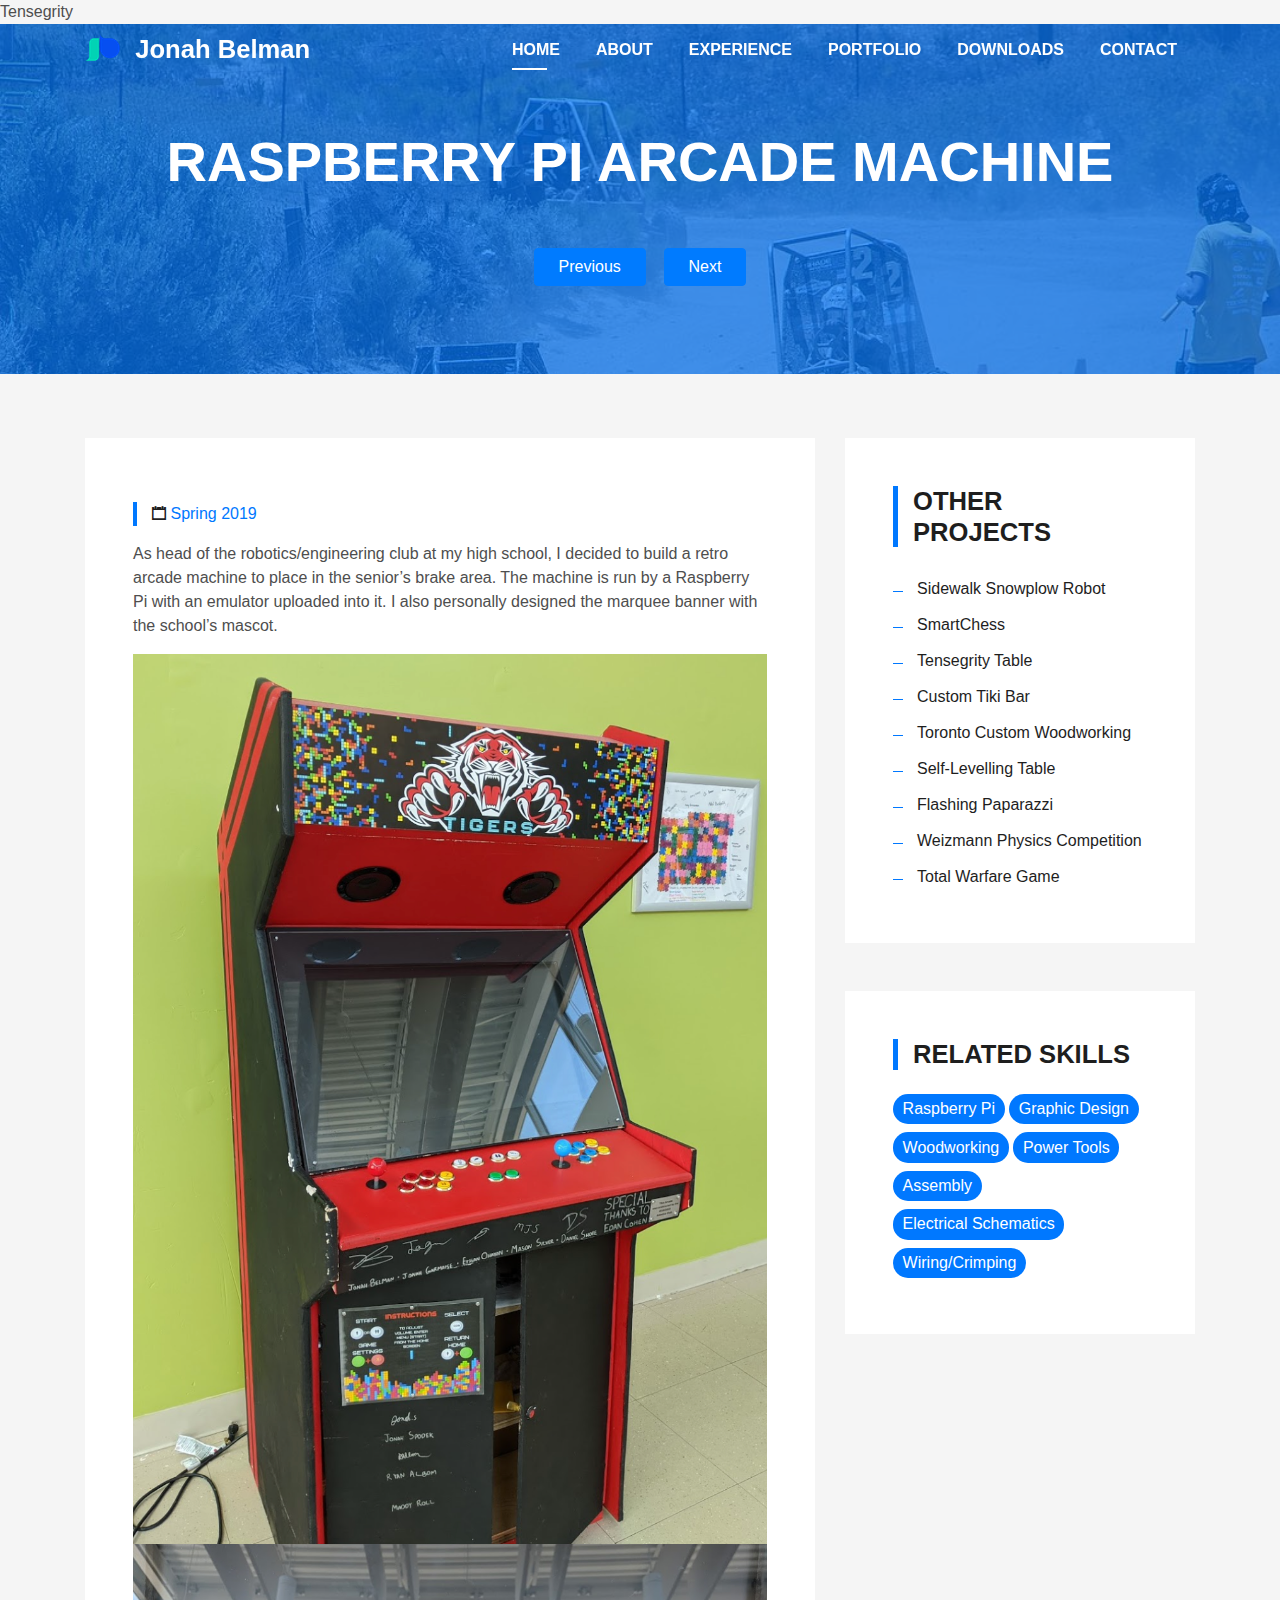
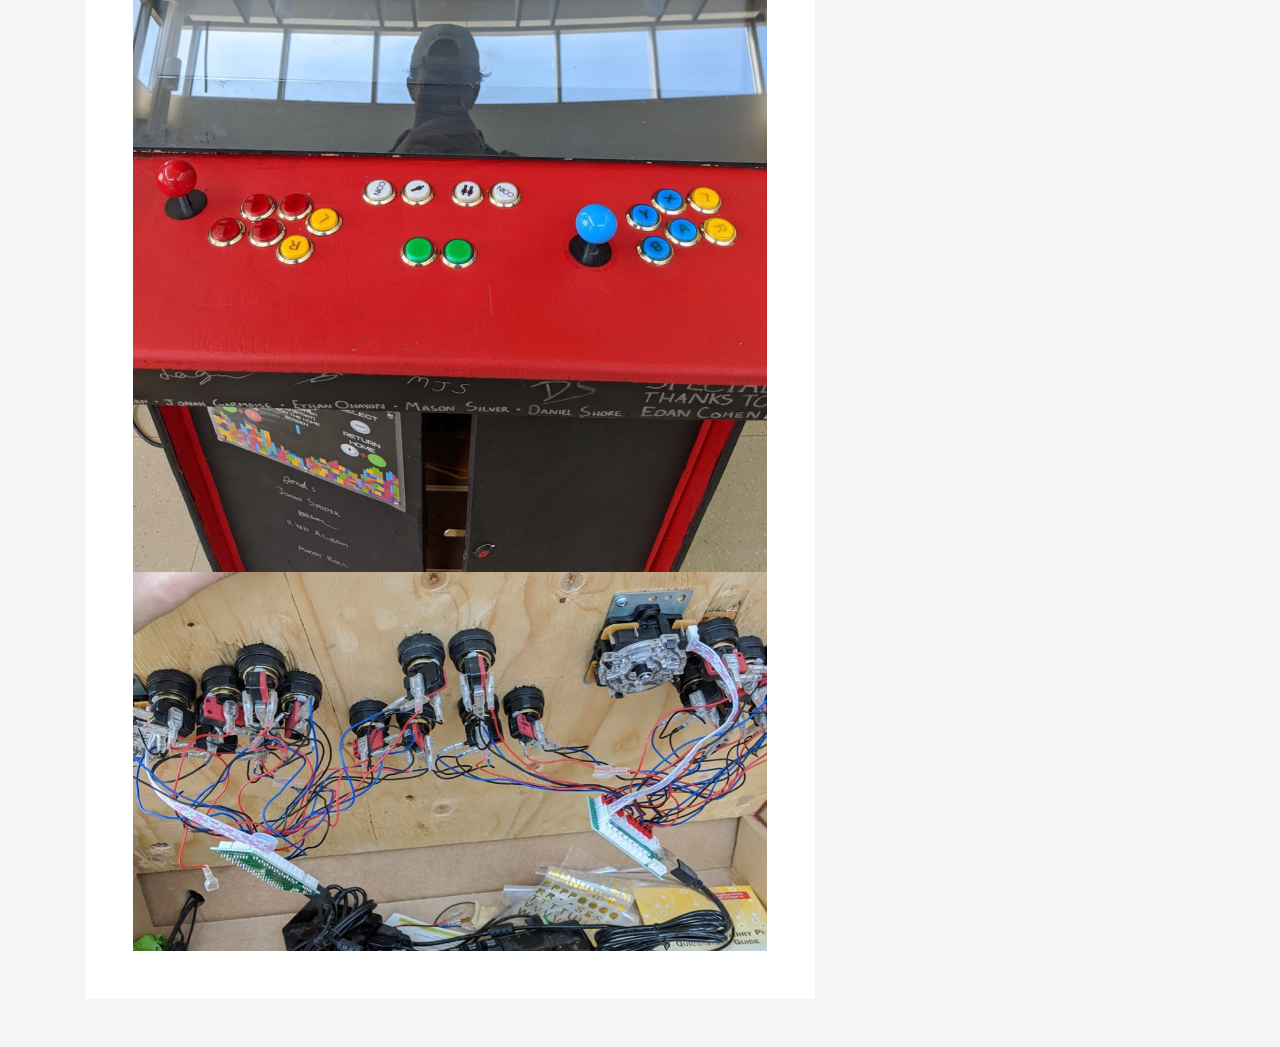
==== commit 46a7e97a: "Add files via upload" ====
--- a/arcade.html
+++ b/arcade.html
@@ -1,4 +1,4 @@
-<!DOCTYPE html>
+Tensegrity<!DOCTYPE html>
 <html lang="en">
 <head>
   <meta charset="utf-8">
@@ -181,7 +181,7 @@
                 </li>
                 
                 <li>
-                  <a href="tensegrity.html">Tensigrity Table</a>
+                  <a href="tensegrity.html">Tensegrity Table</a>
                 </li>
                 <li>
                   <a href="tiki.html">Custom Tiki Bar</a>
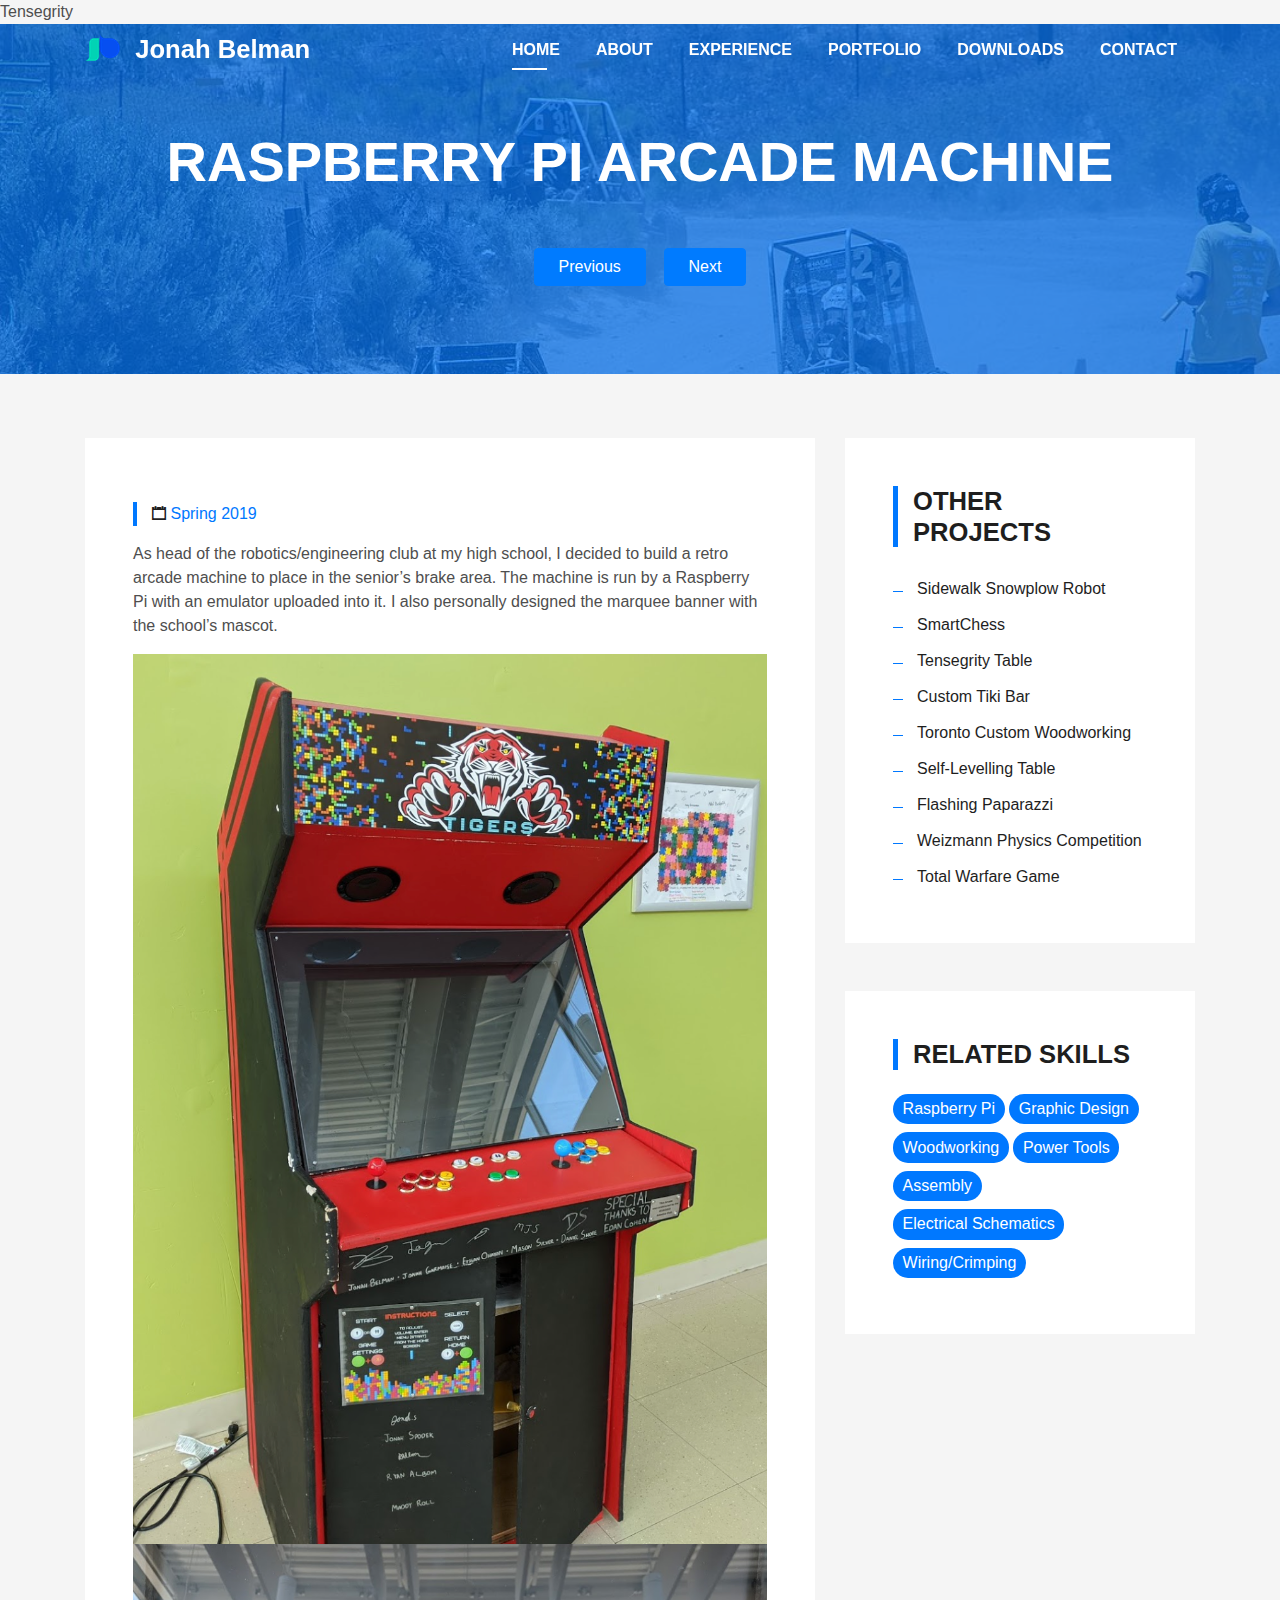
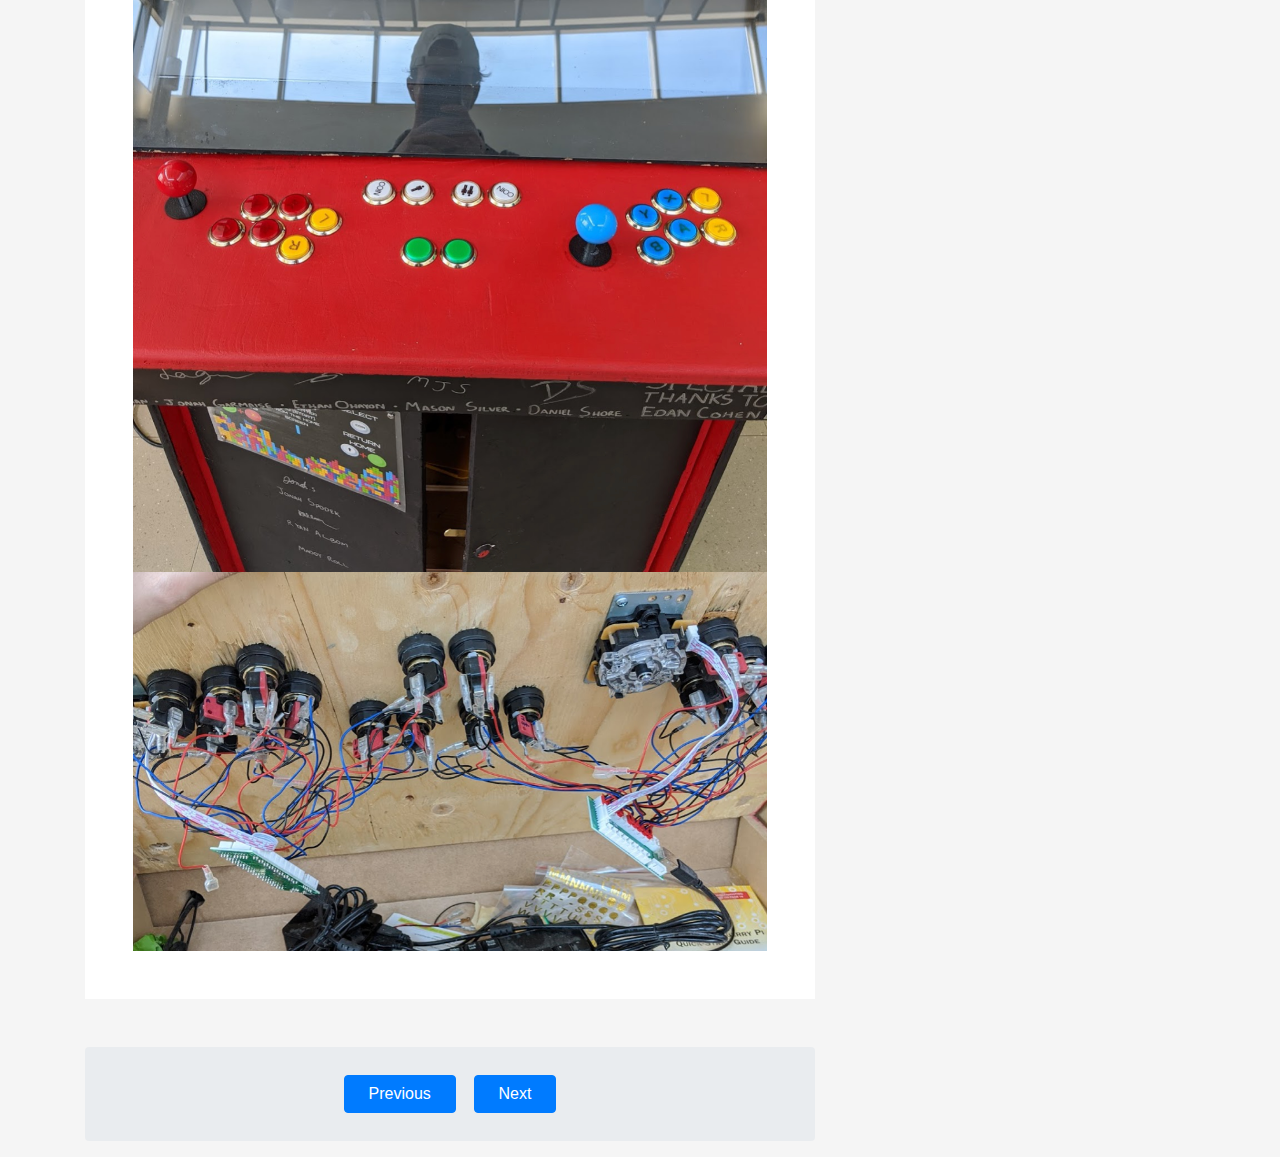
==== commit c36beb29: "Add files via upload" ====
--- a/arcade.html
+++ b/arcade.html
@@ -130,7 +130,18 @@
               <img src="img/arcade/arcade3.png" class="img-fluid" alt="">
             </div>
           </div>
-          
+          <ol class="breadcrumb d-flex justify-content-center">
+<!--             <li class="breadcrumb-item"> -->
+            <p class="pt-3"><a class="btn btn-primary btn js-scroll px-4" href="level.html" role="button">Previous</a></p>
+            <p>&nbsp&nbsp&nbsp&nbsp</p>
+            <p class="pt-3"><a class="btn btn-primary btn js-scroll px-4" href="paparazzi.html" role="button">Next</a></p>
+<!--               <a href="#">Home</a> -->
+<!--             </li> -->
+<!--             <li class="breadcrumb-item"> -->
+<!--               <a href="#">Library</a> -->
+<!--             </li> -->
+<!--             <li class="breadcrumb-item active">Data</li> -->
+          </ol>
 <!--           <div class="form-comments"> -->
 <!--             <div class="title-box-2"> -->
 <!--               <h3 class="title-left"> -->
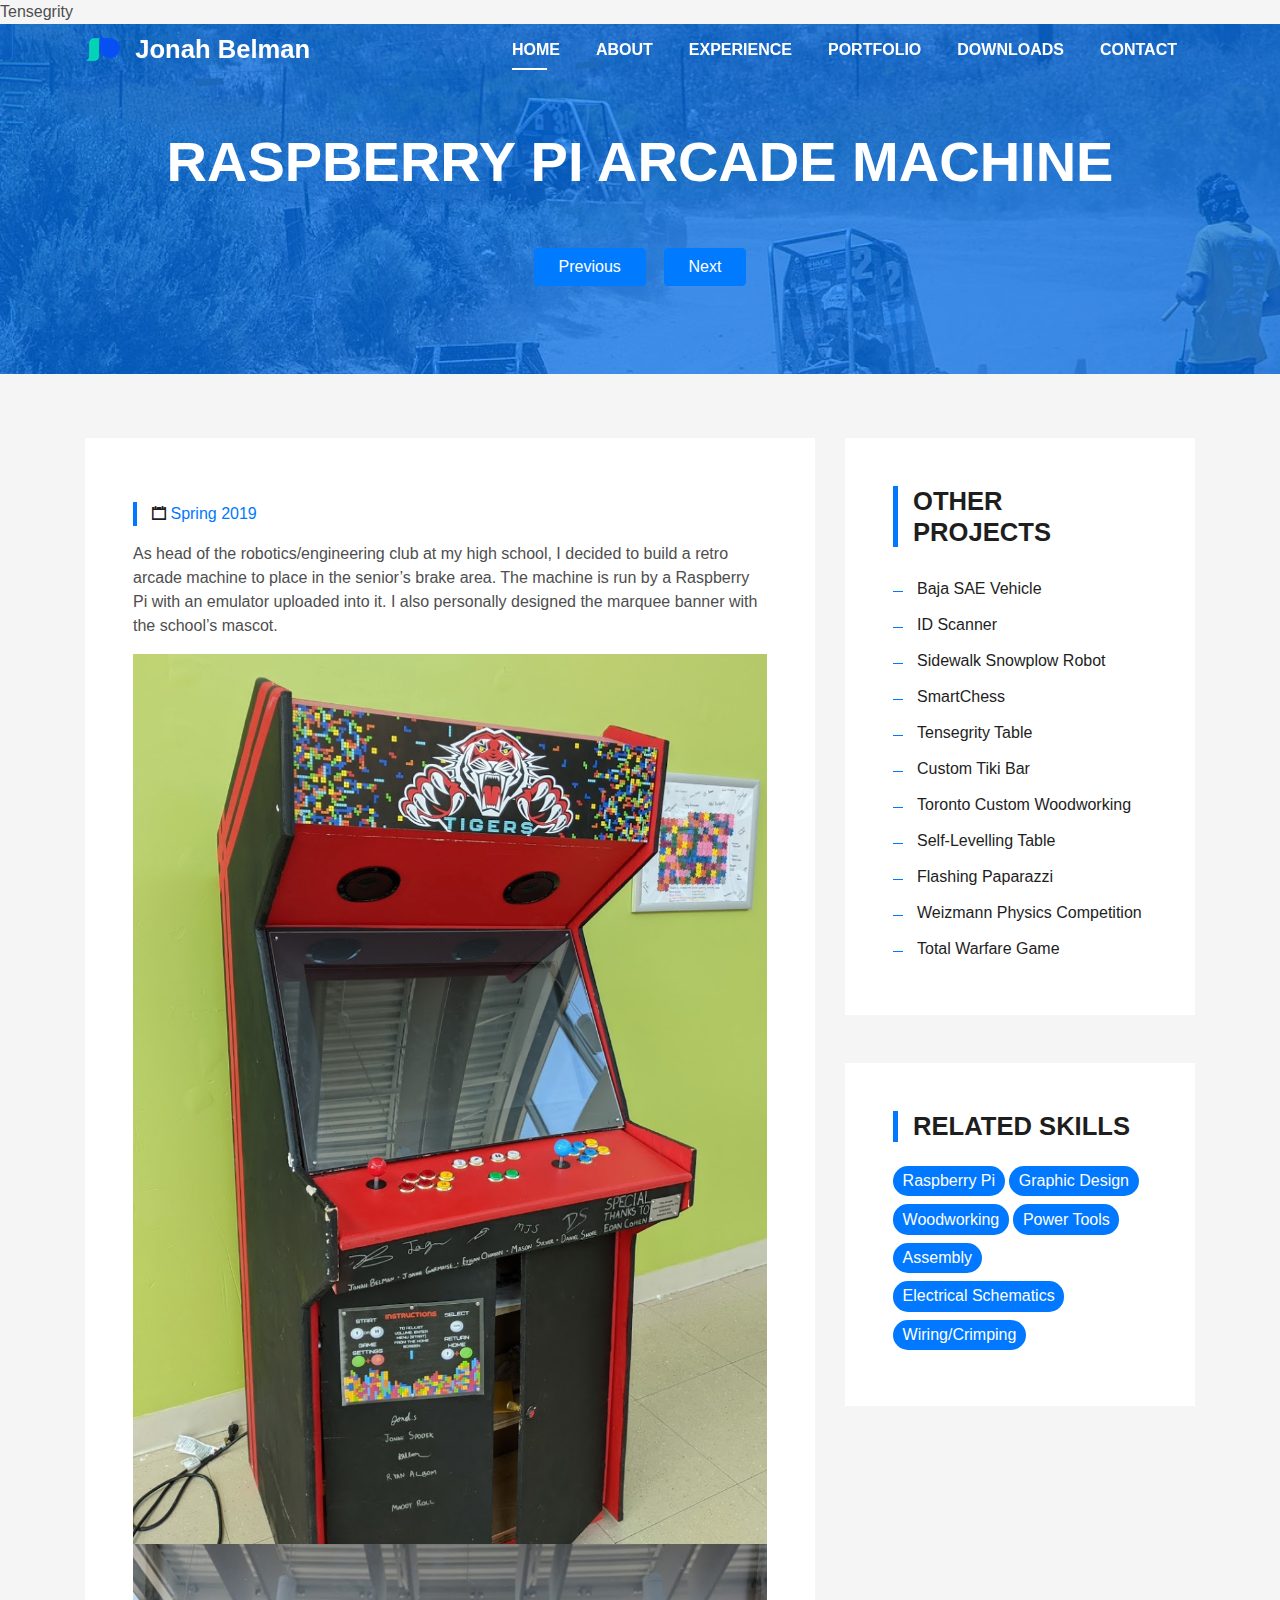
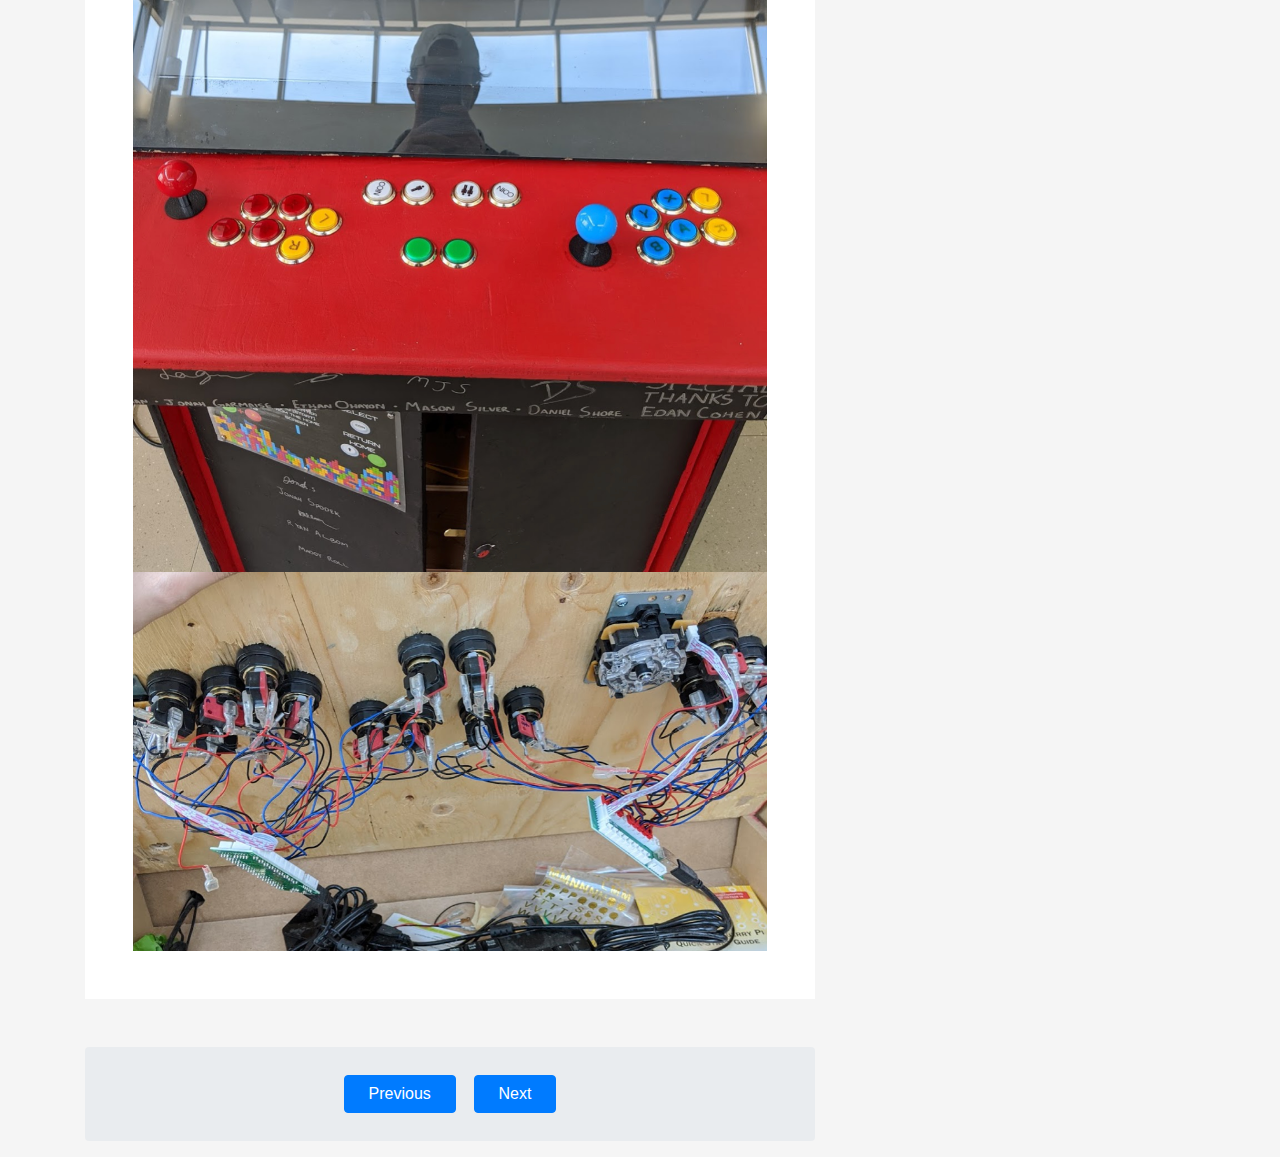
==== commit 4a66be3e: "Update arcade.html" ====
--- a/arcade.html
+++ b/arcade.html
@@ -29,40 +29,40 @@
 
 <body>
   <!--/ Nav Star /-->
-  <nav class="navbar navbar-b navbar-trans navbar-expand-md fixed-top" id="mainNav">
-    <div class="container">
-    
-      <a class="navbar-brand js-scroll" href="#page-top"><img src="img/logo.png" alt="Jonah Belman">&nbsp Jonah Belman</a>
-      <button class="navbar-toggler collapsed" type="button" data-toggle="collapse" data-target="#navbarDefault"
-        aria-controls="navbarDefault" aria-expanded="false" aria-label="Toggle navigation">
-        <span></span>
-        <span></span>
-        <span></span>
-      </button>
-      <div class="navbar-collapse collapse justify-content-end" id="navbarDefault">
-        <ul class="navbar-nav">
-          <li class="nav-item">
-            <a class="nav-link js-scroll active" href="index.html">Home</a>
-          </li>
-          <li class="nav-item">
-            <a class="nav-link js-scroll" href="index.html#about">About</a>
-          </li>
-          <li class="nav-item">
-            <a class="nav-link js-scroll" href="index.html#service">Experience</a>
-          </li>
-          <li class="nav-item">
-            <a class="nav-link js-scroll" href="index.html#work">Portfolio</a>
-          </li>
-          <li class="nav-item">
-            <a class="nav-link js-scroll" href="index.html#blog">Downloads</a>
-          </li>
-          <li class="nav-item">
-            <a class="nav-link js-scroll" href="index.html#contact">Contact</a>
-          </li>
-        </ul>
-      </div>
-    </div>
-  </nav>
+  <nav class="navbar navbar-b navbar-trans navbar-expand-md fixed-top" id="mainNav">
+    <div class="container">
+    
+      <a class="navbar-brand js-scroll" href="#page-top"><img src="img/logo.png" alt="Jonah Belman">&nbsp Jonah Belman</a>
+      <button class="navbar-toggler collapsed" type="button" data-toggle="collapse" data-target="#navbarDefault"
+        aria-controls="navbarDefault" aria-expanded="false" aria-label="Toggle navigation">
+        <span></span>
+        <span></span>
+        <span></span>
+      </button>
+      <div class="navbar-collapse collapse justify-content-end" id="navbarDefault">
+        <ul class="navbar-nav">
+          <li class="nav-item">
+            <a class="nav-link js-scroll active" href="index.html">Home</a>
+          </li>
+          <li class="nav-item">
+            <a class="nav-link js-scroll" href="index.html#about">About</a>
+          </li>
+          <li class="nav-item">
+            <a class="nav-link js-scroll" href="index.html#service">Experience</a>
+          </li>
+          <li class="nav-item">
+            <a class="nav-link js-scroll" href="index.html#work">Portfolio</a>
+          </li>
+          <li class="nav-item">
+            <a class="nav-link js-scroll" href="index.html#blog">Downloads</a>
+          </li>
+          <li class="nav-item">
+            <a class="nav-link js-scroll" href="index.html#contact">Contact</a>
+          </li>
+        </ul>
+      </div>
+    </div>
+  </nav>
   <!--/ Nav End /-->
   <!--/ Nav End /-->
 
@@ -74,9 +74,9 @@
         <div class="container">
           <h2 class="intro-title mb-4">Raspberry Pi Arcade Machine</h2>
           <ol class="breadcrumb d-flex justify-content-center">
-<!--             <li class="breadcrumb-item"> -->
-            <p class="pt-3"><a class="btn btn-primary btn js-scroll px-4" href="level.html" role="button">Previous</a></p>
-            <p>&nbsp&nbsp&nbsp&nbsp</p>
+<!--             <li class="breadcrumb-item"> -->
+            <p class="pt-3"><a class="btn btn-primary btn js-scroll px-4" href="level.html" role="button">Previous</a></p>
+            <p>&nbsp&nbsp&nbsp&nbsp</p>
             <p class="pt-3"><a class="btn btn-primary btn js-scroll px-4" href="paparazzi.html" role="button">Next</a></p>
 <!--               <a href="#">Home</a> -->
 <!--             </li> -->
@@ -119,28 +119,28 @@
               <p>
 As head of the robotics/engineering club at my high school, I decided to build a retro arcade machine to place in the senior’s brake area. The machine is run by a Raspberry Pi with an emulator uploaded into it. I also personally designed the marquee banner with the school’s mascot.
               </p>
-            </div>
-            <div class="post-thumb">
-              <img src="img/arcade/arcade1.png" class="img-fluid" alt="">
-            </div>
-            <div class="post-thumb">
-              <img src="img/arcade/arcade2.png" class="img-fluid" alt="">
-            </div>
-            <div class="post-thumb">
-              <img src="img/arcade/arcade3.png" class="img-fluid" alt="">
+            </div>
+            <div class="post-thumb">
+              <img src="img/arcade/arcade1.png" class="img-fluid" alt="">
+            </div>
+            <div class="post-thumb">
+              <img src="img/arcade/arcade2.png" class="img-fluid" alt="">
+            </div>
+            <div class="post-thumb">
+              <img src="img/arcade/arcade3.png" class="img-fluid" alt="">
             </div>
           </div>
-          <ol class="breadcrumb d-flex justify-content-center">
-<!--             <li class="breadcrumb-item"> -->
-            <p class="pt-3"><a class="btn btn-primary btn js-scroll px-4" href="level.html" role="button">Previous</a></p>
-            <p>&nbsp&nbsp&nbsp&nbsp</p>
-            <p class="pt-3"><a class="btn btn-primary btn js-scroll px-4" href="paparazzi.html" role="button">Next</a></p>
-<!--               <a href="#">Home</a> -->
-<!--             </li> -->
-<!--             <li class="breadcrumb-item"> -->
-<!--               <a href="#">Library</a> -->
-<!--             </li> -->
-<!--             <li class="breadcrumb-item active">Data</li> -->
+          <ol class="breadcrumb d-flex justify-content-center">
+<!--             <li class="breadcrumb-item"> -->
+            <p class="pt-3"><a class="btn btn-primary btn js-scroll px-4" href="level.html" role="button">Previous</a></p>
+            <p>&nbsp&nbsp&nbsp&nbsp</p>
+            <p class="pt-3"><a class="btn btn-primary btn js-scroll px-4" href="paparazzi.html" role="button">Next</a></p>
+<!--               <a href="#">Home</a> -->
+<!--             </li> -->
+<!--             <li class="breadcrumb-item"> -->
+<!--               <a href="#">Library</a> -->
+<!--             </li> -->
+<!--             <li class="breadcrumb-item active">Data</li> -->
           </ol>
 <!--           <div class="form-comments"> -->
 <!--             <div class="title-box-2"> -->
@@ -183,9 +183,15 @@
           <div class="widget-sidebar">
             <h5 class="sidebar-title">Other Projects</h5>
             <div class="sidebar-content">
-              <ul class="list-sidebar">
-              <li>
-                <a href="snowplow-robot.html">Sidewalk Snowplow Robot</a>
+              <ul class="list-sidebar">
+                <li>
+                  <a href="baja.html">Baja SAE Vehicle</a>
+                </li>
+                <li>
+                  <a href="scanner.html">ID Scanner</a>
+                </li>
+              <li>
+                <a href="snowplow-robot.html">Sidewalk Snowplow Robot</a>
               </li>
                 <li>
                   <a href="smartchess.html">SmartChess</a>
@@ -199,19 +205,19 @@
                 </li>
                 <li>
                   <a href="tcw.html">Toronto Custom Woodworking</a>
-                </li>
-                <li>
-                  <a href="level.html">Self-Levelling Table</a>
-                </li>
-          
-                <li>
-                  <a href="paparazzi.html">Flashing Paparazzi</a>
-                </li>
-                <li>
-                  <a href="weizmann.html">Weizmann Physics Competition</a>
-                </li>
-                <li>
-                  <a href="total-warfare.html">Total Warfare Game</a>
+                </li>
+                <li>
+                  <a href="level.html">Self-Levelling Table</a>
+                </li>
+          
+                <li>
+                  <a href="paparazzi.html">Flashing Paparazzi</a>
+                </li>
+                <li>
+                  <a href="weizmann.html">Weizmann Physics Competition</a>
+                </li>
+                <li>
+                  <a href="total-warfare.html">Total Warfare Game</a>
                 </li>
               </ul>
             </div>
@@ -222,9 +228,9 @@
               <ul>
                 <li>
                   <a href="#">Raspberry Pi</a>
-                </li>
-                <li>
-                  <a href="#">Graphic Design</a>
+                </li>
+                <li>
+                  <a href="#">Graphic Design</a>
                 </li>
                 <li>
                   <a href="#">Woodworking</a>
